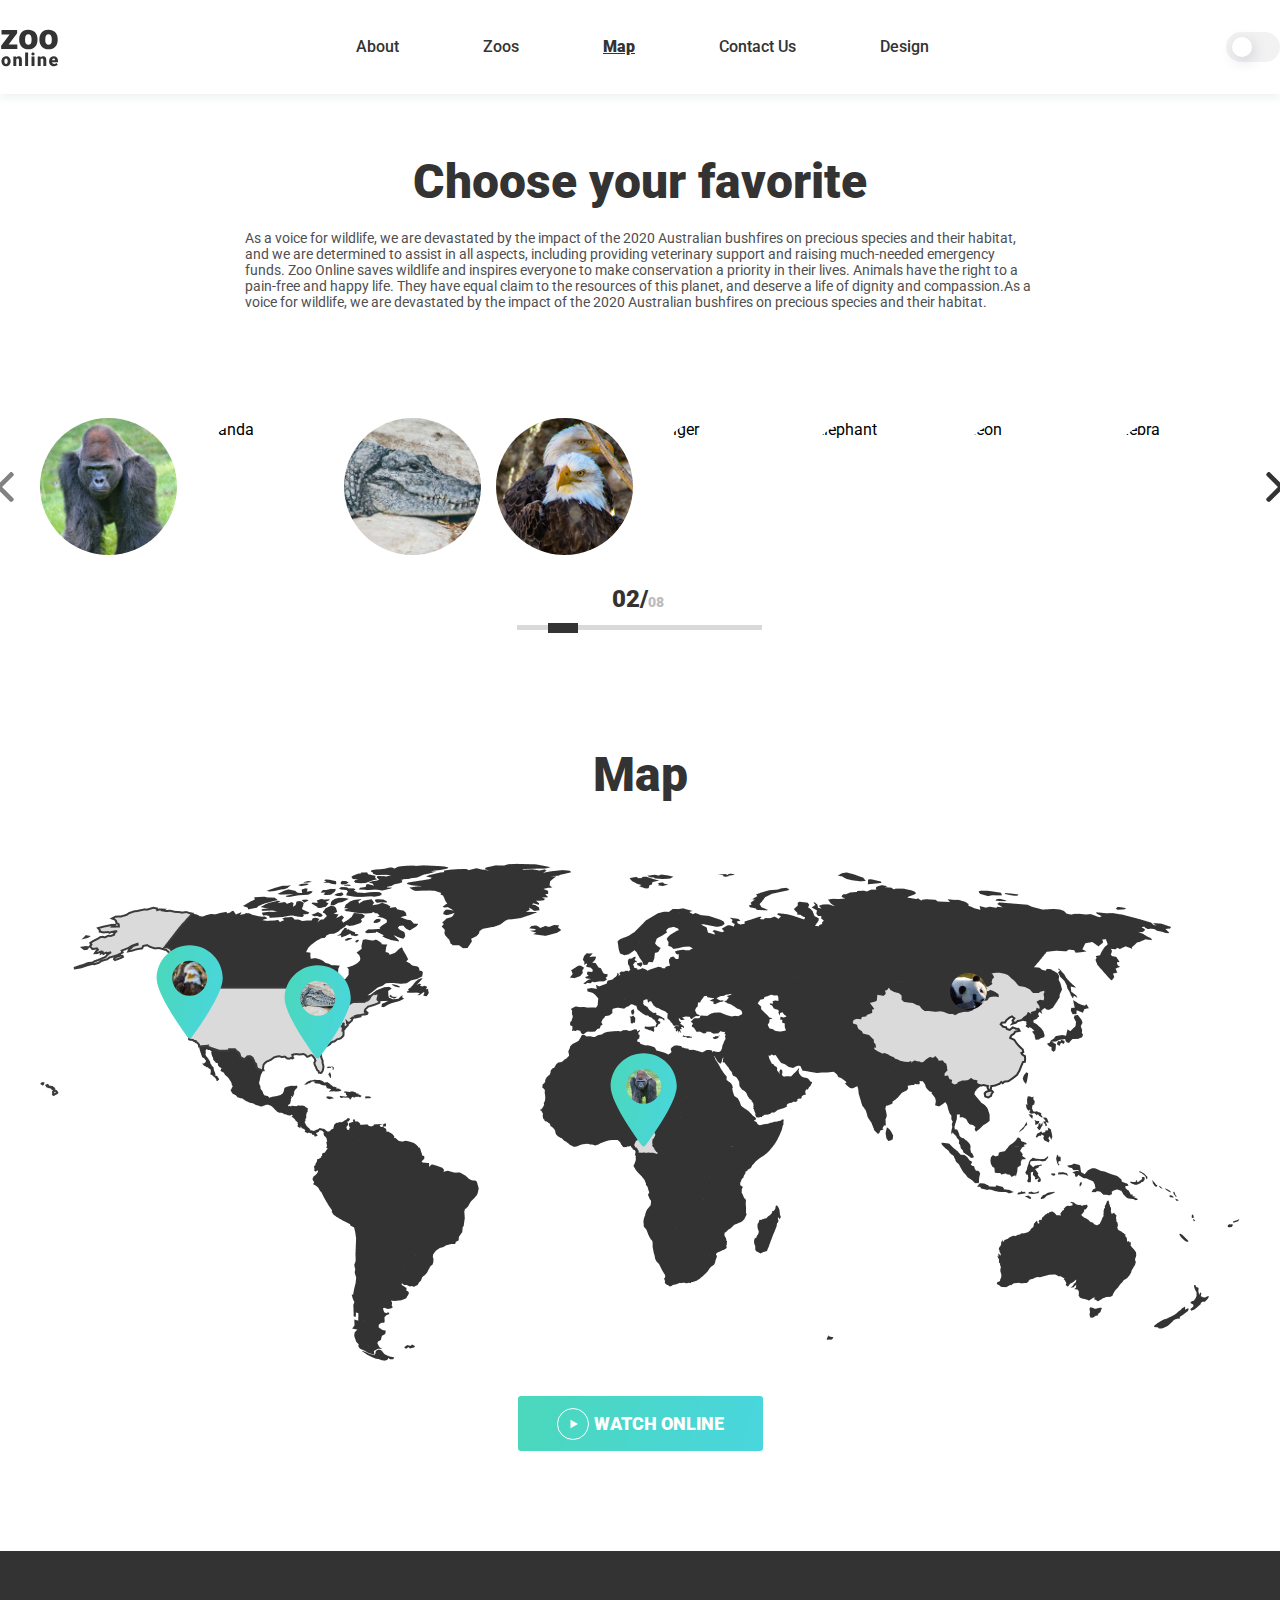
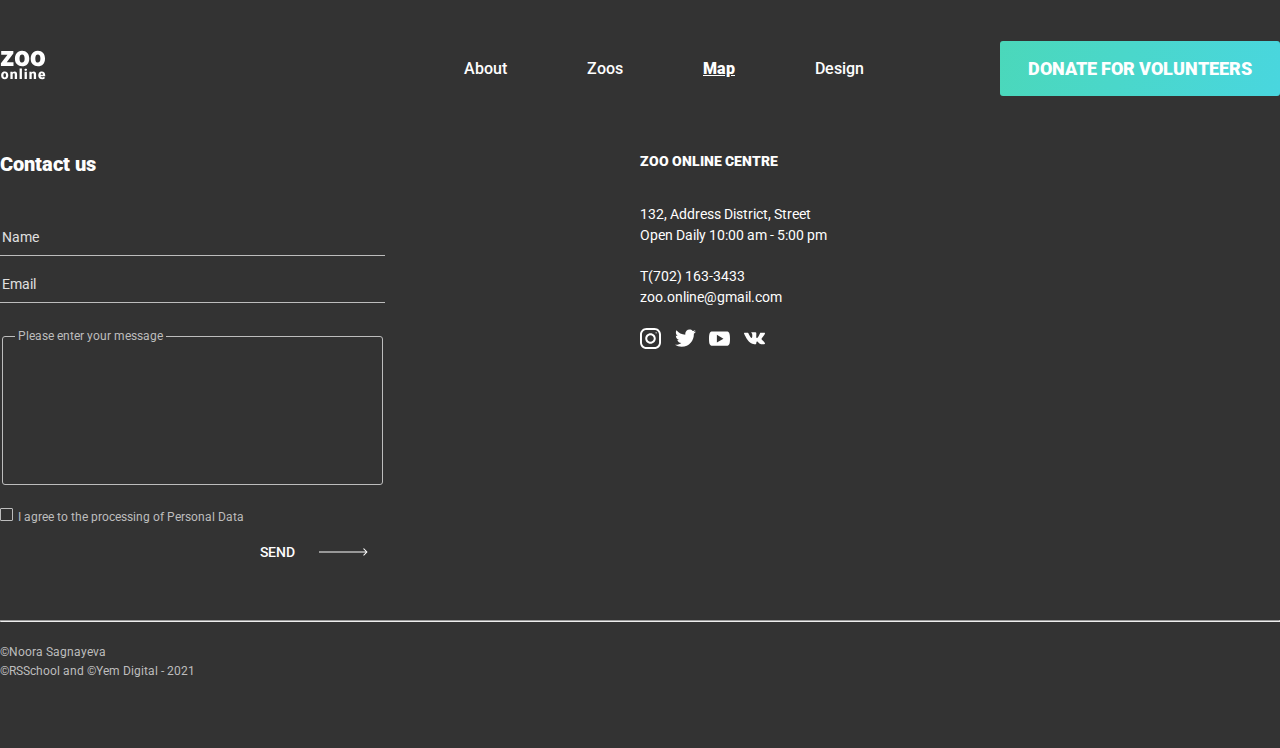
==== pages/map/map.html @ b812acd5 "feat: add files" ====
<!DOCTYPE html>
<html lang="en">

<head>
  <meta charset="UTF-8">
  <meta http-equiv="X-UA-Compatible" content="IE=edge">
  <meta name="viewport" content="width=device-width, initial-scale=1.0">
  <link rel="preconnect" href="https://fonts.gstatic.com">
  <link href="https://fonts.googleapis.com/css2?family=Roboto:wght@400;500;900&display=swap" rel="stylesheet">
  <link rel="stylesheet" href="../landing/style.css">
  <link rel="stylesheet" href="./style.css">
  <title>Map</title>
</head>

<body>
  <header class="header">
    <h1 class="visually-hidden">Online Zoo</h1>
    <div class="container">
      <div class="header-wrapper">
        <div class="logo">
          <a href="../../index.html"><img src="../../assets/icons/logo.svg" alt="ZOO online" class="logo-img"></a>
        </div>
        <nav>
          <ul class="nav">
            <li><a href="../../index.html" class="nav__item">About</a></li>
            <li><a href="../../pages/zoos/panda/panda.html" class="nav__item">Zoos</a></li>
            <li><a href="#" class="nav__item active">Map</a></li>
            <li><a href="../../index.html#contact-us" class="nav__item">Contact Us</a></li>
            <li><a href="https://www.figma.com/file/HKt5Nlx0jghQtJp6jW9q8F/zooApp" class="nav__item"
                target="_blank">Design</a></li>
          </ul>
        </nav>
        <label class="switch">
          <input type="checkbox" class="switch__checkbox">
          <span class="switch__toggle"></span>
        </label>
      </div>

    </div>
  </header>

  <main>

    <section class="wrapper choose">
      <h2 class="choose-title">Choose your favorite</h2>
      <p class="choose-text">As a voice for wildlife, we are devastated by the impact of the 2020 Australian bushfires
        on precious species and their
        habitat, and we are determined to assist in all aspects, including providing veterinary support and raising
        much-needed
        emergency funds. Zoo Online saves wildlife and inspires everyone to make conservation a priority in their
        lives. Animals
        have the right to a pain-free and happy life. They have equal claim to the resources of this planet, and
        deserve a life
        of dignity and compassion.As a voice for wildlife, we are devastated by the impact of the 2020 Australian
        bushfires on
        precious species and their habitat.</p>
    </section>

    <section class="wrapper map-slider">
      <div class="slider__container map-zoo__slider">
        <div class="prev">
          <img src="../../assets/icons/left-arrow.svg" alt="">
        </div>
        <div class="next">
          <img src="../../assets/icons/right-arrow.svg" alt="">
        </div>
        <div class="slider__item">
          <img src="../../assets/images/small/gorilla.jpg" alt="Gorilla" class="map-zoo__img">
        </div>

        <div class="slider__item map-zoo__item_active">
          <img src="../../assets/images/small/panda2.jpg" alt="Panda" class="map-zoo__img">
        </div>

        <div class="slider__item">
          <img src="../../assets/images/small/crocodile.jpg" alt="Alligator" class="map-zoo__img">
        </div>

        <div class="slider__item">
          <img src="../../assets/images/small/eagle.jpg" alt="Eagle" class="map-zoo__img">
        </div>

        <div class="slider__item">
          <img src="../../assets/images/small/tiger.jpg" alt="Tiger" class="map-zoo__img">
        </div>

        <div class="slider__item">
          <img src="../../assets/images/small/elephant.jpg" alt="Elephant" class="map-zoo__img">
        </div>

        <div class="slider__item">
          <img src="../../assets/images/small/leon.jpg" alt="Leon" class="map-zoo__img">
        </div>

        <div class="slider__item">
          <img src="../../assets/images/small/zebra.jpg" alt="Zebra" class="map-zoo__img">
        </div>

      </div>
      <div class="dots-wrapper">
        <label for="map-zoo-range" class="dots ">
          <div class="dots__current dark">02/<span class="dots__total">08</span></div>
          <input type="range" class="dots__range dark" min="1" max="8" value="2" id="map-zoo-range">
        </label>
      </div>
    </section>

    <section class="wrapper map">

      <h3 class="map-title">Map</h3>
      <div class="map-wrapper">
        <object type="image/svg+xml" data="../../assets/images/map.svg" width="1198" height="497">
          <img src="../../assets/images/map.png" alt="Map">
        </object>
        <div class="map-markers">
          <div class="gorilla">
            <div class="marker" title="Gorilla">
              <img src="../../assets/images/small/gorilla.jpg" alt="Gorilla" class="marker__img">
              <div class="marker__icon"></div>
            </div>
          </div>
          <div class="eagle">
            <div class="marker" title="Eagle">
              <img src="../../assets/images/small/eagle.jpg" alt="Eagle" class="marker__img">
              <div class="marker__icon"></div>
            </div>
          </div>
          <div class="panda">
            <div class="marker" title="Panda">
              <img src="../../assets/images/small/panda.jpg" alt="Panda" class="marker__img">
              <div class="marker__icon marker__icon_active"></div>
            </div>
          </div>
          <div class="crocodile">
            <div class="marker" title="Alligator">
              <img src="../../assets/images/small/crocodile.jpg" alt="Crocodile" class="marker__img">
              <div class="marker__icon"></div>
            </div>
          </div>
        </div>
      </div>

      <div class="button-wrapper">
        <a href="../zoos/panda/panda.html" class="button"><img src="../../assets/icons/play.svg" alt="play"
            class="button__img">
          watch online
        </a>
      </div>

    </section>
  </main>

  <footer class="footer">
    <div class="container">
      <div class="footer-nav">
        <div class="logo footer-logo">
          <a href="../../index.html" class="footer-logo__link"><img src="../../assets/icons/logo-light.svg"
              alt="ZOO online" class="logo-img"></a>
        </div>
        <nav>
          <ul class="nav light">
            <li><a href="../../index.html" class="nav__item light">About</a></li>
            <li><a href="../../pages/zoos/panda/panda.html" class="nav__item light">Zoos</a></li>
            <li><a href="#" class="nav__item light active">Map</a></li>
            <li><a href="https://www.figma.com/file/HKt5Nlx0jghQtJp6jW9q8F/zooApp" class="nav__item light"
                target="_blank">Design</a></li>
          </ul>
        </nav>
        <div class="button-wrapper ">
          <button class="button button-footer">
            donate for volunteers
          </button>
        </div>
      </div>
      <div class="footer-contacts">
        <div class="contact">
          <form class="contact-form">
            <h3 class="contact-form__title">Contact us</h3>
            <div class="contact-form__info">
              <input type="text" name="user-name" class="contact-form__field" placeholder="Name" required>
              <input type="email" name="user-email" class="contact-form__field" placeholder="Email" required>
              <div class="form-group">
                <fieldset class="contact-form__fieldset">
                  <legend class="contact-form__title-textarea">Please enter your message</legend>
                  <textarea name="message" id="message-text" class="contact-form__textarea" required></textarea>
                </fieldset>
                <div class="contact-form__checkbox-text"><input type="checkbox" name="agreement" id="agreement"
                    class="contact-form__checkbox"><label for="agreement">I agree to the processing of Personal
                    Data</label></div>

                <button type="submit" class="contact-form__btn">Send<img src="../../assets/icons/arrow-btn.svg" alt=""
                    class="contact-form__btn-img"></button>
              </div>
            </div>
          </form>
        </div>
        <div class="requisites">
          <h3 class="requisites__title">ZOO Online Centre</h3>
          <address class="requisites__address">
            <p>132, Address District, Street</p>
            <p>Open Daily 10:00 am - 5:00 pm</p>
          </address>
          <address class="requisites__address">
            <a href="tel:(702) 163-3433" class="requisites__link">T(702) 163-3433</a><br>
            <a href="mailto:zoo.online@gmail.com" class="requisites__link">zoo.online@gmail.com</a>
          </address>
          <ul class="requisites__social">
            <li class="social__link social__instagram"><a href="https://www.instagram.com/" target="_blank"><img
                  src="../../assets/icons/instagram.svg" alt=""></a></li>
            <li class="social__link social__twitter"><a href="https://twitter.com/" target="_blank"><img
                  src="../../assets/icons/twitter.svg" alt=""></a>
            </li>
            <li class="social__link social__youtube"><a href="https://www.youtube.com/" target="_blank"><img
                  src="../../assets/icons/youtube.svg" alt=""></a></li>
            <li class="social__link social__vk"><a href="https://vk.com/" target="_blank"><img
                  src="../../assets/icons/vk.svg" alt=""></a></li>
          </ul>
        </div>
      </div>

      <hr class="line">
      <p class="copy">©Noora Sagnayeva</p>
      <p class="copy">©RSSchool and ©Yem Digital - 2021</p>
    </div>

  </footer>

</body>

</html>
---- pages/landing/style.css ----
*,
*::before,
*::after {
  box-sizing: border-box;
}

ul[class],
ol[class] {
  padding: 0;
}

body,
h1,
h2,
h3,
h4,
p,
ul[class],
ol[class],
li,
figure,
figcaption,
blockquote,
dl,
dd {
  margin: 0;
}

body {
  min-height: 100vh;
  scroll-behavior: smooth;
  text-rendering: optimizeSpeed;
  line-height: 1.5;
  font-family: 'Roboto', sans-serif;
}

ul[class],
ol[class] {
  list-style: none;
}

a:not([class]) {
  text-decoration-skip-ink: auto;
}

img {
  max-width: 100%;
  display: block;
}

article > * + * {
  margin-top: 1em;
}

input,
button,
textarea,
select {
  font: inherit;
}
h3 {
  font-weight: 900;
  font-size: 48px;
  line-height: 56px;
  color: #333333;
  text-align: center;
}
.container {
  max-width: 1620px;
  margin: 0 auto;
}
.wrapper {
  max-width: 1200px;
  margin: 0 auto;
  padding-bottom: 100px;
  padding-top: 100px;
}
.visually-hidden {
  position: absolute !important;
  clip: rect(1px 1px 1px 1px); /* IE6, IE7 */
  clip: rect(1px, 1px, 1px, 1px);
  padding: 0 !important;
  border: 0 !important;
  height: 1px !important;
  width: 1px !important;
  overflow: hidden;
}

/* BUTTON */
.button-wrapper {
  display: flex;
  justify-content: center;
}
.button {
  display: flex;
  justify-content: center;
  align-items: center;
  width: 245px;
  height: 55px;
  background: linear-gradient(106.89deg, #4bd8b5 -14.32%, #49d6df 100.68%);
  border: none;
  border-radius: 3px;
  outline: none;
  font-weight: 900;
  font-size: 18px;
  line-height: 21px;
  text-align: center;
  text-transform: uppercase;
  color: #ffffff;
  cursor: pointer;
  text-decoration: none;
}
.button:hover {
  background: #36afb8;
}
.button:active,
.button-light:active {
  box-shadow: inset 0 0 0 #222, 0px 10px 20px -10px #222;
}
.button__img {
  margin-right: 5px;
}
.button-light {
  display: flex;
  justify-content: center;
  align-items: center;
  margin: 0;
  font-weight: 500;
  font-size: 12px;
  line-height: 14px;
  background-color: transparent;
  text-align: center;
  text-transform: uppercase;
  border: none;
  cursor: pointer;
  text-decoration: none;
}
.button-light:hover {
  box-shadow: #36afb8 1px 0 5px;
}
.button-light__img {
  margin-right: 2px;
}
.watch {
  color: #4bd8b5;
}
.donate {
  color: #ffffff;
}

/* SLIDER */
.slider__container {
  position: relative;
  display: flex;
  justify-content: space-between;
  align-items: center;
  z-index: 10;
}
.slider__img {
  width: 140px;
  height: 203px;
  object-fit: cover;
  border-radius: 5px;
  transition: all .4s;
}
.slider__item {
  position: relative;
  background-color: #000;
  border-radius: 5px;
  cursor: pointer;
}
.slider__text {
  position: absolute;
  bottom: 34px;
  max-height: 0;
  overflow: hidden;
  width: 100%;
  padding-right: 15px;
  padding-left: 15px;
  font-weight: 400;
  font-size: 14px;
  line-height: 16px;
  color: #fff;
  transition: all 1.5s;
}
.animal-slider__active {
  max-height: 200px;
}
.slider__item_active .slider__img {
  width: 245px;
  height: 352px;
}
.slider__buttons {
  display: flex;
  justify-content: space-between;
  margin-top: 16px;
}
.prev,
.next {
  cursor: pointer;
  position: absolute;
  margin-top: -15px;
  top: 50%;
  transition: 0.6s ease;
}
.prev {
  left: -50px;
}
.next {
  right: -50px;
}
.prev:hover,
.next:hover {
  transform: scale(1.2);
}
.prev:active,
.next:active {
  transform: scale(0.9);
}
.dots__current {
  width: 245px;
  font-weight: 900;
  font-size: 24px;
  line-height: 28px;
  color: #fefefe;
  text-align: center;
}
.dots__total {
  font-weight: 900;
  font-size: 14px;
  line-height: 16px;
  color: #bdbdbd;
}
.dots__range {
  -webkit-appearance: none;
  width: 245px;
  height: 5px;
  background: rgba(189, 189, 189, 0.57);
  cursor: pointer;
}
.dots__range::-webkit-slider-thumb {
  -webkit-appearance: none;
}
.dots__range:focus {
  outline: none;
}
.dots__range::-ms-track {
  width: 100%;
  background: transparent;
  border-color: transparent;
  color: transparent;
}
.dots__range::-webkit-slider-thumb {
  -webkit-appearance: none;
  width: 30px;
  height: 10px;
  background: #fefefe;
  cursor: pointer;
}
/* Firefox */
.dots__range::-moz-range-thumb {
  width: 30px;
  height: 10px;
  background: #fefefe;
  cursor: pointer;
}
input.dark::-webkit-slider-thumb {
  background: #333;
}
input.bigCheck::-webkit-slider-thumb {
  width: 62px;
}
/* Firefox */
input.dark::-moz-range-thumb {
  background: #333;
}
input.bigCheck::-moz-range-thumb {
  width: 62px;
}
.dark {
  color: #333;
}

/* HEADER */
.header {
  box-shadow: 0px 4px 8px rgba(44, 101, 77, 0.08);
}
.header-wrapper {
  height: 94px;
  display: flex;
  justify-content: space-between;
  align-items: center;
}
.logo {
  width: 59px;
  height: 42px;
}
.logo-img {
  width: 100%;
  height: 100%;
}
.nav {
  display: flex;
  justify-content: space-between;
  width: 573px;
}
.nav__item {
  text-decoration: none;
  color: #333;
  font-weight: 500;
  font-size: 16px;
  line-height: 19px;
}
.nav__item:hover {
  font-weight: 900;
}
.active {
  font-weight: 900;
  text-decoration: underline;
  pointer-events: none;
  cursor: default;
}
/* button Toggle Theme */
.switch {
  position: relative;
  display: inline-block;
  width: 54px;
  height: 30px;
}
.switch .switch__checkbox {
  display: none;
}
.switch__toggle {
  position: absolute;
  cursor: pointer;
  top: 0;
  left: 0;
  right: 0;
  bottom: 0;
  background-color: #f2f2f2;
  border-radius: 190px;
  -webkit-transition: 0.4s;
  transition: 0.4s;
}
.switch__toggle:before {
  position: absolute;
  content: '';
  height: 20px;
  width: 20px;
  left: 6px;
  bottom: 5px;
  background-color: #fff;
  border-radius: 50%;
  box-shadow: 2px 4px 15px rgba(6, 12, 70, 0.15);
  -webkit-transition: 0.4s;
  transition: 0.4s;
}
.switch__checkbox:checked + .switch__toggle {
  background-color: #4f4f4f;
}
.switch__checkbox:focus + .switch__toggle {
  box-shadow: 0 0 1px #000;
}
input:checked + .switch__toggle:before {
  background-color: #1b1b1b;
  -webkit-transform: translateX(23px);
  -ms-transform: translateX(23px);
  transform: translateX(23px);
}

/* WATCH YOUR FAVOURITE ANIMAL ONLINE */
.watch-online {
  height: 940px;
  width: 100%;
  background-image: url(../../assets/images/first-screen.jpg);
  background-size: cover;
  position: relative;
}
.watch-online__title {
  width: 793px;
  padding-top: 200px;
  margin-bottom: 40px;
  font-weight: 900;
  font-size: 89px;
  line-height: 104px;
  color: #fefefe;
}
.watch-online__content {
  width: 100%;
  max-width: 1200px;
  margin: 0 auto;
}
.watch-online__button {
  justify-content: flex-start;
}
.animal-slider {
  position: absolute;
  bottom: 100px;
  right: -50px;
  width: 945px;
}
.animal-slider__line {
  position: absolute;
  right: 0;
  left: -135px;
  top: 40%;
  z-index: 0;
}
.animal-slider__dots {
  width: 245px;
  margin-top: 20px;
  padding-left: 175px;
}

/* .social */
.social {
  padding-top: 216px;
}
.social__wrapper {
  display: flex;
  flex-direction: column;
  justify-content: space-between;
  height: 110px;
}
.social__link {
  display: block;
  cursor: pointer;
  background-repeat: no-repeat;
  background-size: contain;
}
.social__link img {
  width: 21px;
  height: 21px;
}
.social__link:hover,
.social__link:focus {
  opacity: 0.75;
}
.social__link:active {
  opacity: 1;
}

/* HOW IT WORKS */
.how-it-works {
  max-width: 790px;
  margin: 0 auto;
}
.how-it-works__title {
  margin-bottom: 30px;
}
.how-it-works__text {
  margin-bottom: 30px;
}
.how-it-works__img {
  width: 100%;
}
.dots-wrapper {
  margin: 30px auto;
  padding: 0;
  width: 250px;
}

/* OUR INSPIRATION */
.our-inspiration {
  width: 100%;
  background-color: #f2f2f2;
}
.about-us-cards {
  display: flex;
  justify-content: space-between;
}
.about-us-card {
  width: 380px;
}
.about-us-card__img {
  margin: 0 auto;
  margin-bottom: 15px;
}
.about-us-card__title {
  font-weight: 900;
  font-size: 20px;
  line-height: 23px;
  text-align: center;
  color: #333333;
  margin-bottom: 15px;
}
.about-us-card__text {
  font-size: 14px;
  line-height: 16px;
  color: #4f4f4f;
}

/* PETS IN ZOO */
.pets-in-zoo__title {
  margin-bottom: 35px;
}
.pets-in-zoo__slider {
  display: flex;
  justify-content: space-between;
}
.pets-in-zoo__img {
  width: 278px;
  height: 399px;
  object-fit: cover;
  border-radius: 5px;
  transition: all 1s;
}
.pets-in-zoo__text {
  padding-left: 20px;
  padding-right: 60px;
}
.image-shadow {
  position: absolute;
  top: 0;
  width: 278px;
  height: 399px;
  background-color: #000;
  opacity: 0;
}
.slider__item:hover .pets-in-zoo__img {
  opacity: 0.5;
}
.slider__item:hover .pets-in-zoo__text,
.pets-in-zoo__text:hover {
 max-height: 300px;
}
/* PAY AND FEED */
.pay-and-feed {
  background-color: #f2f2f2;
}
.steps-wrapper {
  display: flex;
  justify-content: space-between;
  padding-bottom: 60px;
}
.step {
  display: flex;
  flex-direction: column;
  justify-content: center;
  align-items: center;
  width: 245px;
  height: 245px;
  border-radius: 50%;
  border: 3px solid #49d6df;
}
.pay-and-feed__text {
  margin-top: 30px;
  margin-bottom: 92px;
  text-align: center;
}
.step__text {
  margin-top: 18px;
  width: 110px;
  text-align: center;
}

/* TESTIMONIALS */
.testimonials-title {
  margin-bottom: 50px;
}
.feedback-card {
  width: 585px;
  height: 310px;
  padding: 40px 70px;
  background: #fefefe;
  box-shadow: 2px 4px 15px rgba(6, 12, 70, 0.1);
  border-radius: 5px;
}
.feedback-card__avatar {
  display: flex;
  justify-content: center;
  align-items: center;
  margin: 0 auto 17px;
  width: 68px;
  height: 68px;
  border: 1px solid #bdbdbd;
  border-radius: 50%;
}
.feedback-card__img {
  width: 68px;
  height: 68px;
  border-radius: 68px;
  object-fit: cover;
}
.default {
  width: 48px;
  height: 48px;
}
.feedback-card__user-name {
  font-weight: 900;
  font-size: 20px;
  line-height: 23px;
  text-align: center;
  color: #333333;
  margin-bottom: 17px;
}
.feedback-card__text {
  font-size: 14px;
  line-height: 16px;
  color: #4f4f4f;
}

/* MAP */
.map {
  background-color: #f2f2f2;
}
.map-title {
  margin-bottom: 60px;
}
.map-wrapper {
  position: relative;
  margin-bottom: 35px;
}
.marker {
  position: relative;
  cursor: pointer;
}
.marker__icon {
  position: absolute;
  top: -15px;
  left: -15px;
  width: 67px;
  height: 94px;
  background-image: url(../../assets/icons/geolocation.svg);
  background-repeat: no-repeat;
}
.marker__icon:hover {
  background-image: url(../../assets/icons/geolocation2.svg);
}
.marker__img {
  width: 37px;
  height: 37px;
  border-radius: 37px;
  object-fit: contain;
}
.gorilla {
  position: absolute;
  top: 205px;
  left: 585px;
}
.eagle {
  position: absolute;
  top: 97px;
  left: 131px;
}
.panda {
  position: absolute;
  top: 110px;
  left: 910px;
}
.crocodile {
  position: absolute;
  top: 117px;
  left: 259px;
}
.map-card {
  position: absolute;
  top: 74px;
  left: 0px;
  display: none;
  justify-content: center;
  align-items: center;
  padding: 40px 44px;
  width: 430px;
  background: #fefefe;
  box-shadow: 2px 4px 15px rgba(6, 12, 70, 0.15);
  border-radius: 8px;
  z-index: 10;
}
.marker:hover + .map-card {
  display: flex;
}
.map-card__img {
  margin-right: 20px;
  width: 65px;
  height: 65px;
  border-radius: 100%;
}
.map-card__title {
  margin-bottom: 7px;
  font-weight: 900;
  font-size: 18px;
  line-height: 21px;
  color: #333333;
}
.map-card__text {
  font-size: 14px;
  line-height: 16px;
  color: #4f4f4f;
}
.map-card__text span {
  font-weight: 500;
  color: #333333;
}
.map-card.panda-card {
  top: 74px;
  left: -150px;
}
/* FOOTER */
.footer {
  padding-top: 90px;
  padding-bottom: 70px;
  background-color: #333333;
}
.footer-logo {
  margin-left: 0;
  flex-grow: 3;
  display: flex;
  justify-content: start;
}
.footer-nav {
  display: flex;
  justify-content: start;
  align-items: center;
}
.light {
  color: #fefefe;
}
.nav.light {
  width: 400px;
}
.button-footer {
  width: 280px;
  margin-left: 136px;
}
.footer-contacts {
  display: flex;
  justify-content: start;
  margin-top: 57px;
  margin-bottom: 60px;
}
.contact {
  width: 50%;
}
.contact-form {
  width: 385px;
}
.contact-form__title {
  font-weight: 900;
  font-size: 20px;
  line-height: 23px;
  color: #fefefe;
  text-align: left;
  margin-bottom: 33px;
}
.contact-form__field {
  width: 100%;
  padding-bottom: 10px;
  padding-top: 20px;
  font-size: 14px;
  line-height: 16px;
  color: #e0e0e0;
  background-color: transparent;
  border: none;
  border-bottom: 1px solid #bdbdbd;
}
.contact-form__field::-moz-placeholder {
  font-size: 14px;
  line-height: 16px;
  color: #e0e0e0;
}
.contact-form__field::-webkit-input-placeholder {
  font-size: 14px;
  line-height: 16px;
  color: #e0e0e0;
}
.contact-form__field:-ms-input-placeholder {
  font-size: 14px;
  line-height: 16px;
  color: #e0e0e0;
}
.contact-form__field::-ms-input-placeholder {
  font-size: 14px;
  line-height: 16px;
  color: #e0e0e0;
}
.contact-form__field::placeholder {
  font-size: 14px;
  line-height: 16px;
  color: #e0e0e0;
}
.form-group {
  position: relative;
  margin-top: 23px;
}
.contact-form__title-textarea {
  padding: 3px;
  font-family: Roboto;
  font-size: 12px;
  line-height: 14px;
  color: #bdbdbd;
}
.contact-form__textarea {
  width: 100%;
  height: 115px;
  resize: none;
  outline: none;
  background-color: transparent;
  border: none;
  color: #e0e0e0;
}
.contact-form__fieldset {
  margin-bottom: 25px;
  border: 1px solid #bdbdbd;
  border-radius: 3px;
}
.contact-form__checkbox-text {
  margin-bottom: 20px;
  font-size: 12px;
  line-height: 14px;
  color: #bdbdbd;
}
input[type='checkbox'] {
  position: absolute;
  z-index: -1;
  opacity: 0;
}
input[type='checkbox'] + label:before {
  content: '\2713';
  color: transparent;
  display: inline-block;
  border: 1px solid #bdbdbd;
  border-radius: 1px;
  font-size: 12px;
  line-height: 14px;
  margin: -5px 5px 0 0;
  height: 13px;
  width: 13px;
  text-align: center;
  vertical-align: middle;
  transition: color ease 0.3s;
}

input[type='checkbox']:checked + label:before {
  color: #e0e0e0;
}
.contact-form__btn {
  margin-left: 260px;
  display: flex;
  padding: 0;
  border: none;
  font: inherit;
  color: inherit;
  background-color: transparent;
  text-transform: uppercase;
  font-weight: 500;
  font-size: 14px;
  line-height: 16px;
  color: #fefefe;
  cursor: pointer;
}
.contact-form__btn-img {
  margin-left: 24px;
}
.requisites {
  width: 50%;
}
.requisites__title {
  margin-bottom: 35px;
  font-size: 14px;
  line-height: 16px;
  color: #fefefe;
  text-align: left;
  text-transform: uppercase;
}
.requisites__address {
  margin-bottom: 20px;
  font-style: normal;
  font-size: 14px;
  line-height: 21px;
  color: #fefefe;
}
.requisites__link {
  color: #fefefe;
  text-decoration: none;
}
.requisites__social {
  display: flex;
  justify-content: space-between;
  width: 125px;
}
.line {
  size: 1px;
  color: #fefefe;
  margin-bottom: 23px;
}
.copy {
  margin-top: 5px;
  font-size: 12px;
  line-height: 14px;
  color: #bdbdbd;
}
---- pages/map/style.css ----
.choose {
  padding-top: 60px;
  padding-bottom: 54px;
}
.choose-title {
  margin-bottom: 20px;
  font-weight: 900;
  font-size: 48px;
  line-height: 56px;
  text-align: center;
  color: #333333;
}
.choose-text {
  width: 790px;
  margin: 0 auto;
  font-size: 14px;
  line-height: 16px;
  color: #4f4f4f;
}
.map {
  background-color: #fff;
  padding-top: 0;
}
.marker__icon:hover {
  background-image: url(../../assets/icons/geolocation.svg);
}
.marker__icon_active:hover {
  background-image: url(../../assets/icons/geolocation2.svg);
}
.marker__icon_active {
  background-image: url(../../assets/icons/geolocation2.svg);
}
.slider__item {
  position: relative;
  background-color: #fff;
}
.map-zoo__img {
  width: 137px;
  height: 137px;
  border-radius: 137px;
}
.map-zoo__item_active::after {
  display: block;
  right: -10px;
  bottom: -10px;
  width: 157px;
  height: 157px;
  position: absolute;
  content: '';
  background: url(../../assets/icons/ellipse.svg) no-repeat;
}
.map-slider {
  padding-top: 54px;
  padding-bottom: 80px;
}
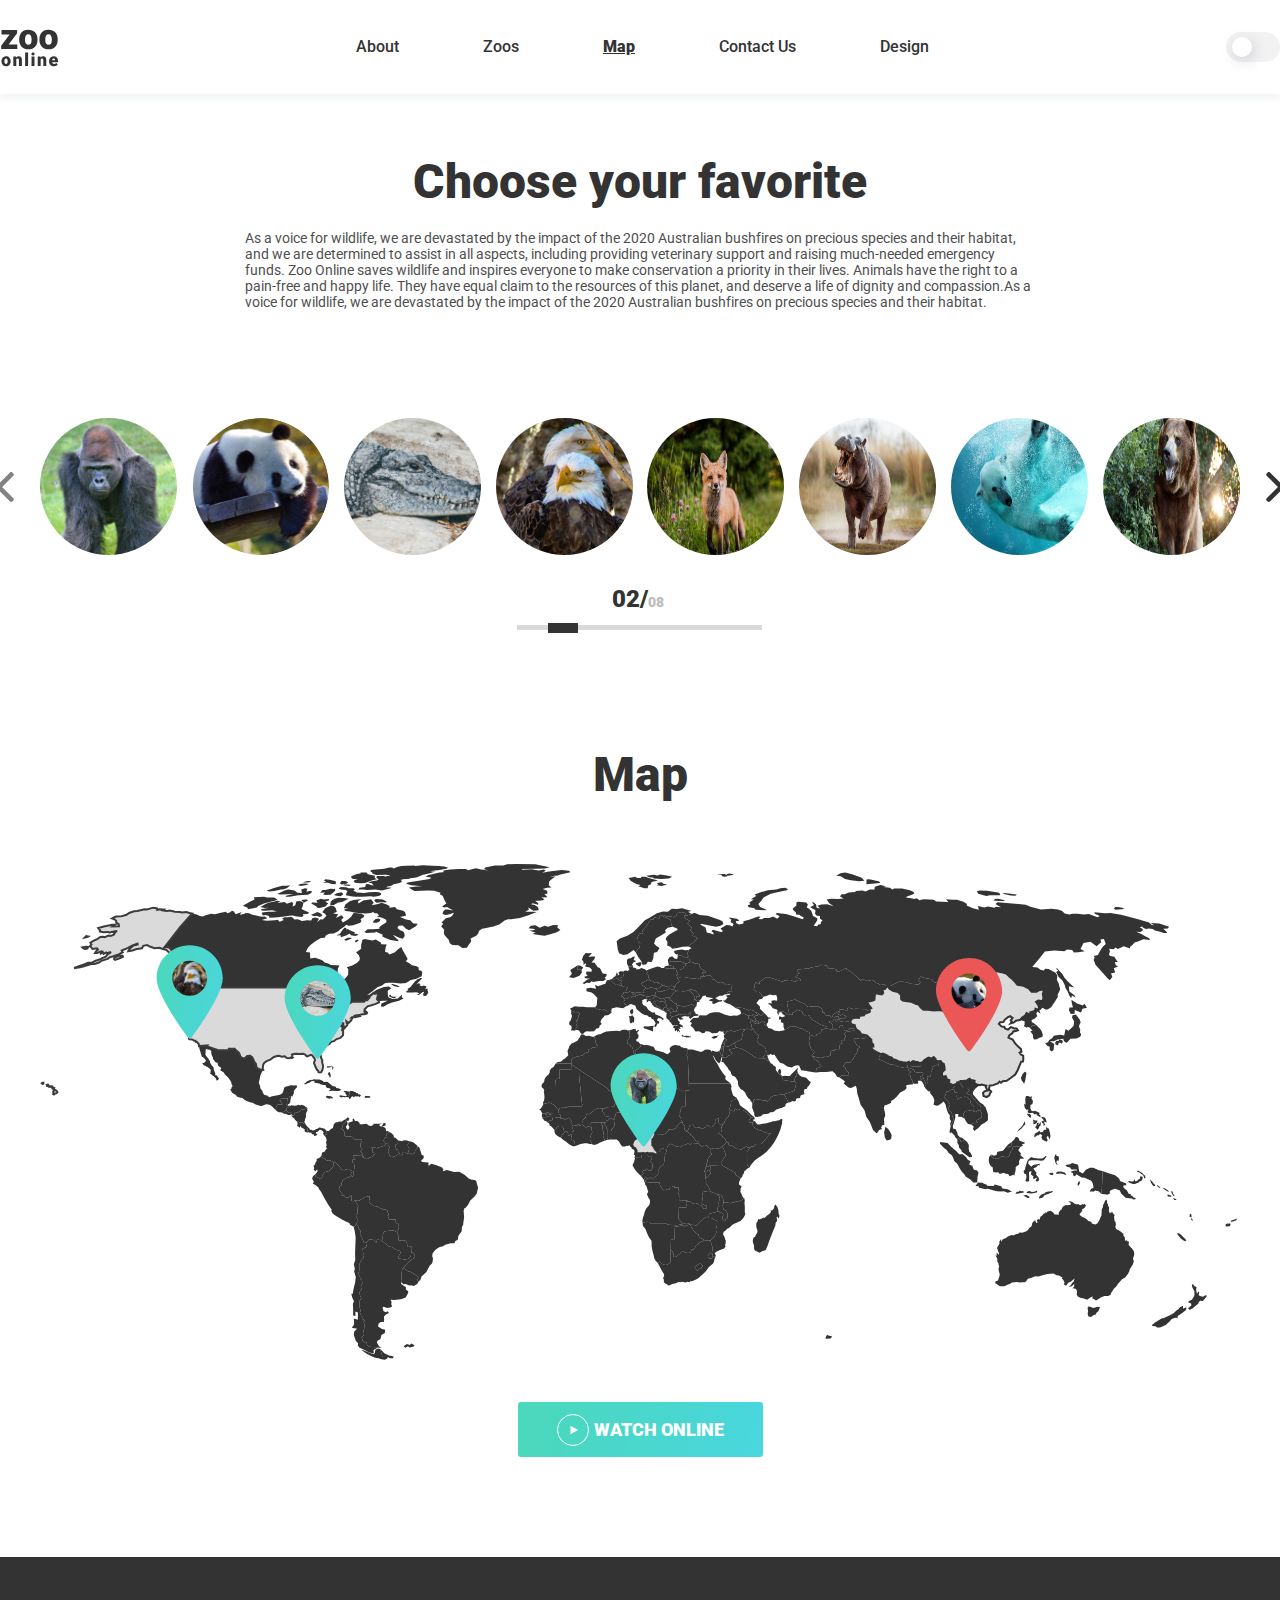
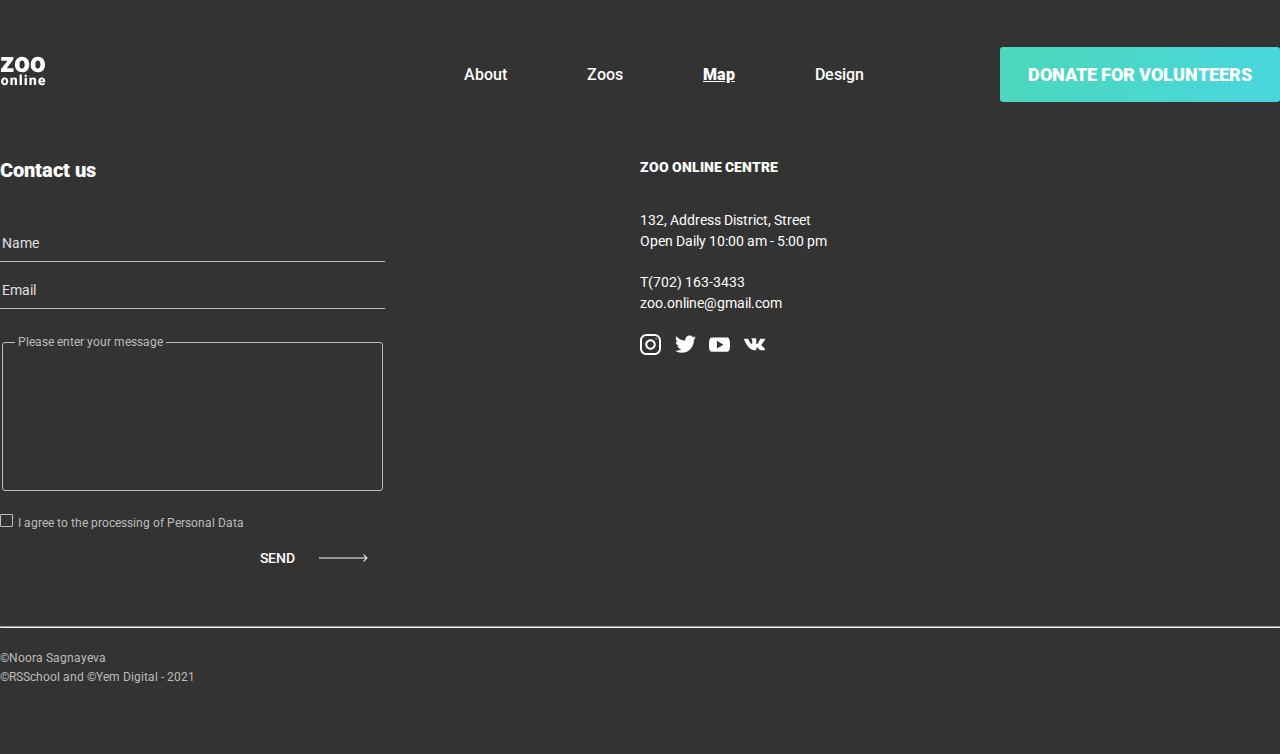
==== commit b9422f43: "Add files via upload" ====
--- a/pages/map/map.html
+++ b/pages/map/map.html
@@ -81,19 +81,19 @@
         </div>
 
         <div class="slider__item">
-          <img src="../../assets/images/small/tiger.jpg" alt="Tiger" class="map-zoo__img">
-        </div>
-
-        <div class="slider__item">
-          <img src="../../assets/images/small/elephant.jpg" alt="Elephant" class="map-zoo__img">
-        </div>
-
-        <div class="slider__item">
-          <img src="../../assets/images/small/leon.jpg" alt="Leon" class="map-zoo__img">
-        </div>
-
-        <div class="slider__item">
-          <img src="../../assets/images/small/zebra.jpg" alt="Zebra" class="map-zoo__img">
+          <img src="../../assets/images/small/animal-05.jpeg" alt="Fox" class="map-zoo__img">
+        </div>
+
+        <div class="slider__item">
+          <img src="../../assets/images/small/animal-06.jpeg" alt="Hippopotamus" class="map-zoo__img">
+        </div>
+
+        <div class="slider__item">
+          <img src="../../assets/images/small/animal-07.jpeg" alt="White Bear" class="map-zoo__img">
+        </div>
+
+        <div class="slider__item">
+          <img src="../../assets/images/small/animal-08.jpeg" alt="Brown Bear" class="map-zoo__img">
         </div>
 
       </div>
